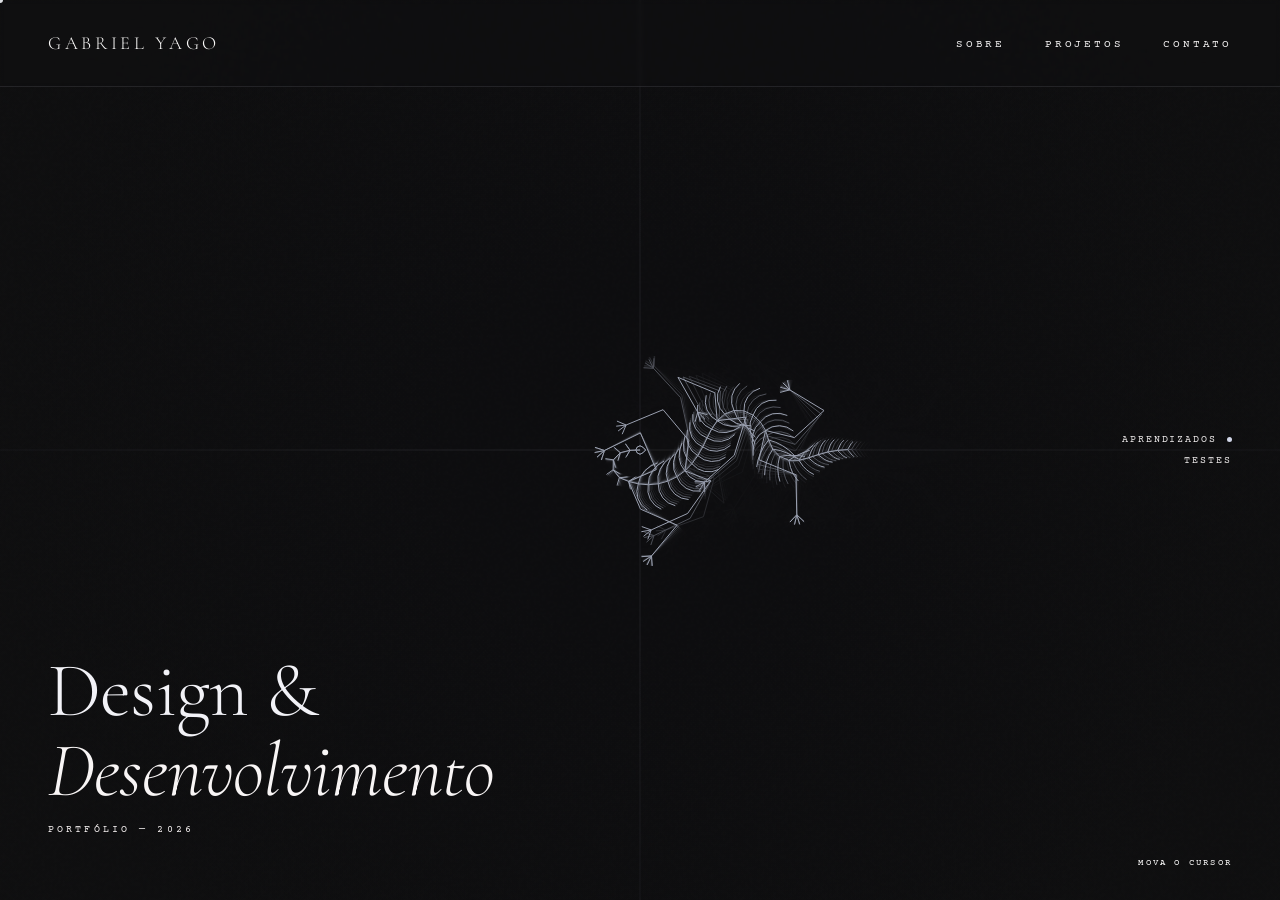
==== index.html @ 006b28e1 "subi os arquivos do meu site" ====
<!DOCTYPE html>
<html lang="pt-BR">

<head>
  <meta charset="UTF-8" />
  <meta name="viewport" content="width=device-width, initial-scale=1.0" />
  <title>Portfólio</title>
  <link rel="stylesheet" href="/css/style.css" />
</head>

<body>

  <!-- Cursor customizado -->
  <div id="cursor"></div>

  <!-- Canvas da animação -->
  <canvas id="canvas"></canvas>

  <!-- Navegação -->
  <nav>
    <div class="nav-logo">Gabriel Yago</div>
    <ul class="nav-links">
      <li><a href="#" data-panel="sobre">Sobre</a></li>
      <li><a href="#" data-panel="projetos">Projetos</a></li>
      <li><a href="#" data-panel="contato">Contato</a></li>
    </ul>
  </nav>

  <!-- Texto principal -->
  <section id="hero">
    <h1>Design &amp;<br><em>Desenvolvimento</em></h1>
    <p>Portfólio — 2026</p>
  </section>

  <!-- Indicador lateral -->
  <div id="status">
    <div class="status-line">
      <span>APRENDIZADOS</span>
      <div class="status-dot"></div>
    </div>
    <div class="status-line">
      <span>TESTES</span>
    </div>
  </div>

  <!-- Dica de interação -->
  <div id="hint">Mova o cursor</div>

  <!-- ── PAINEL: SOBRE ── -->
  <div class="panel" id="panel-sobre">
    <div class="panel-bg"></div>
    <div class="panel-content">
      <button class="panel-close" data-close="sobre">[ fechar ]</button>
      <div class="panel-label">01 — Sobre</div>
      <h2 class="panel-title">Criando coisas que<br><em>se movem.</em></h2>
      <div class="panel-body">
        <p>Desenvolvedor e designer com foco em experiências interativas e interfaces que têm personalidade própria.</p>
        <p>Trabalho na interseção entre código, movimento e forma — explorando o que acontece quando sistemas ganham
          vida.</p>
        <p>Baseado no Brasil. Aberto a projetos remotos.</p>
      </div>
    </div>
  </div>

  <!-- ── PAINEL: PROJETOS ── -->
  <div class="panel" id="panel-projetos">
    <div class="panel-bg"></div>
    <div class="panel-content">
      <button class="panel-close" data-close="projetos">[ fechar ]</button>
      <div class="panel-label">02 — Projetos</div>
      <h2 class="panel-title">Trabalhos<br><em>selecionados.</em></h2>
      <div class="projects-grid">
        <div class="project-card" onclick="window.location.href='projetos/001/index.html'">
          <div class="proj-num">001</div>
          <div class="proj-name">Projeto 001</div>
          <div class="proj-desc">Simulação de cortina física em tempo real com animação fluida.</div>
        </div>
        <div class="project-card" onclick="window.open('http://130.107.72.97/', '_blank')">
          <div class="proj-num">002</div>
          <div class="proj-name">Projeto 002</div>
          <div class="proj-desc">desenvolvido durante o curso do SENAC com foco em experiências visuais interativas.</div>
        </div>
      </div>
    </div>
  </div>

  <!-- ── PAINEL: CONTATO ── -->
  <div class="panel" id="panel-contato">
    <div class="panel-bg"></div>
    <div class="panel-content">
      <button class="panel-close" data-close="contato">[ fechar ]</button>
      <div class="panel-label">03 — Contato</div>
      <h2 class="panel-title">Vamos<br><em>conversar.</em></h2>
      <div class="panel-body">
        <p>Aberto a colaborações, freelances e projetos criativos. Entre em contato.</p>
      </div>
      <div class="contact-links">
        <a href="mailto:seu@email.com" class="contact-link">
          Email <span>ygabriel.yago@gmail.com →</span>
        </a>
        <a href="#" class="contact-link">
          GitHub <span>GabrielYago10 →</span>
        </a>
        <a href="#" class="contact-link">
          LinkedIn <span>Gabriel Yago</span>
        </a>
      </div>
    </div>
  </div>

  <script src="js/script.js"></script>
</body>

</html>
---- css/style.css ----
@import url('https://fonts.googleapis.com/css2?family=Cormorant+Garamond:ital,wght@0,300;0,400;1,300&family=Courier+Prime:wght@400;700&display=swap');

*, *::before, *::after { box-sizing: border-box; margin: 0; padding: 0; }

:root {
  --bg: #0d0d0e;
  --bg2: #0d0d0e;
  --silver: #eceef3;
  --silver-dim: #d2d7e9;
  --silver-bright: #ecedf0;
  --white: #eeeef0;
  --line: rgba(184,188,200,0.12);
}

html, body {
  width: 100%; height: 100%;
  background: var(--bg);
  color: var(--white);
  font-family: 'Courier Prime', monospace;
  cursor: none;
  overflow: hidden;
}

/* ── Grain overlay ── */
body::after {
  content: '';
  position: fixed;
  inset: 0;
  background-image: url("data:image/svg+xml,%3Csvg viewBox='0 0 256 256' xmlns='http://www.w3.org/2000/svg'%3E%3Cfilter id='noise'%3E%3CfeTurbulence type='fractalNoise' baseFrequency='0.9' numOctaves='4' stitchTiles='stitch'/%3E%3C/filter%3E%3Crect width='100%25' height='100%25' filter='url(%23noise)' opacity='0.04'/%3E%3C/svg%3E");
  pointer-events: none;
  z-index: 100;
  opacity: .35;
}

/* ── Custom cursor ── */
#cursor {
  position: fixed;
  width: 6px; height: 6px;
  background: var(--silver);
  border-radius: 50%;
  pointer-events: none;
  z-index: 9999;
  transform: translate(-50%, -50%);
  transition: width .15s, height .15s, opacity .15s;
  mix-blend-mode: difference;
}
#cursor.hover {
  width: 20px; height: 20px;
  opacity: .5;
}

/* ── Canvas ── */
#canvas {
  position: fixed;
  top: 0; left: 0;
  width: 100%; height: 100%;
  z-index: 0;
}

/* ── Nav ── */
nav {
  position: fixed;
  top: 0; left: 0; right: 0;
  z-index: 200;
  display: flex;
  align-items: center;
  justify-content: space-between;
  padding: 32px 48px;
  border-bottom: 1px solid var(--line);
  backdrop-filter: blur(2px);
}

.nav-logo {
  font-family: 'Cormorant Garamond', serif;
  font-weight: 300;
  font-size: 1.15rem;
  letter-spacing: .2em;
  color:  #faf9f8;
  text-transform: uppercase;
}

.nav-links {
  display: flex;
  gap: 40px;
  list-style: none;
}

.nav-links a {
  font-size: .7rem;
  letter-spacing: .25em;
  text-transform: uppercase;
  color:  #f5f3f3;
  text-decoration: none;
  position: relative;
  transition: color .3s;
}
.nav-links a::after {
  content: '';
  position: absolute;
  bottom: -4px; left: 0;
  width: 0; height: 1px;
  background: var(--silver);
  transition: width .35s cubic-bezier(.4,0,.2,1);
}
.nav-links a:hover { color: var(--silver-bright); }
.nav-links a:hover::after { width: 100%; }

/* ── Hero ── */
#hero {
  position: fixed;
  bottom: 64px; left: 48px;
  z-index: 200;
}
#hero h1 {
  font-family: 'Cormorant Garamond', serif;
  font-weight: 300;
  font-size: clamp(2.5rem, 6vw, 5rem);
  line-height: 1.05;
  letter-spacing: -.01em;
  color: #f2f2f7;;
  opacity: 0;
  transform: translateY(20px);
  animation: fadeUp .9s .3s cubic-bezier(.4,0,.2,1) forwards;
}
#hero h1 em {
  font-style: italic;
  color:  #f8f5f5;;
}
#hero p {
  margin-top: 12px;
  font-size: .65rem;
  letter-spacing: .3em;
  text-transform: uppercase;
  color:  #fcf7f7;
  opacity: 0;
  animation: fadeUp .9s .55s cubic-bezier(.4,0,.2,1) forwards;
}

/* ── Status ── */
#status {
  position: fixed;
  top: 50%; right: 48px;
  transform: translateY(-50%);
  z-index: 200;
  display: flex;
  flex-direction: column;
  align-items: flex-end;
  gap: 10px;
}
.status-line {
  display: flex;
  align-items: center;
  gap: 10px;
  font-size: .6rem;
  letter-spacing: .2em;
  text-transform: uppercase;
  color:  #eeebeb;;
}
.status-dot {
  width: 5px; height: 5px;
  border-radius: 50%;
  background: var(--silver-dim);
  animation: pulse 2.5s infinite;
}

/* ── Hint ── */
#hint {
  position: fixed;
  bottom: 32px; right: 48px;
  font-size: .55rem;
  letter-spacing: .25em;
  text-transform: uppercase;
  color:  #faf9f9;
  opacity: 0;
  animation: fadeUp .9s 1.2s forwards;
  z-index: 200;
}

/* ── Panels ── */
.panel {
  position: fixed;
  inset: 0;
  z-index: 300;
  display: flex;
  align-items: center;
  justify-content: center;
  pointer-events: none;
  opacity: 0;
  transition: opacity .4s;
}
.panel.active {
  opacity: 1;
  pointer-events: all;
}
.panel-bg {
  position: absolute;
  inset: 0;
  background: rgba(15, 14, 14, 0.88);
  backdrop-filter: blur(8px);
}
.panel-content {
  position: relative;
  z-index: 1;
  border: 1px solid var(--line);
  background: rgba(20,20,22,.6);
  padding: 56px 64px;
  max-width: 680px;
  width: 90%;
  transform: translateY(24px);
  transition: transform .45s cubic-bezier(.4,0,.2,1);
}
.panel.active .panel-content {
  transform: translateY(0);
}
.panel-label {
  font-size: .6rem;
  letter-spacing: .3em;
  text-transform: uppercase;
  color:  #f7f5f5;
  margin-bottom: 28px;
}
.panel-title {
  font-family: 'Cormorant Garamond', serif;
  font-weight: 300;
  font-size: clamp(1.8rem, 4vw, 3rem);
  color:  #f7f5f5;
  line-height: 1.1;
  margin-bottom: 28px;
}
.panel-body {
  font-size: .8rem;
  line-height: 1.9;
  color:  #f7f5f5;
  letter-spacing: .04em;
}
.panel-body p + p { margin-top: 14px; }

.panel-close {
  position: absolute;
  top: 24px; right: 28px;
  background: none;
  border: none;
  color:  #f7f5f5;
  font-family: 'Courier Prime', monospace;
  font-size: .7rem;
  letter-spacing: .2em;
  cursor: none;
  text-transform: uppercase;
  transition: color .2s;
}
.panel-close:hover { color: var(--silver-bright); }

/* ── Projects grid ── */
.projects-grid {
  margin-top: 24px;
  display: grid;
  grid-template-columns: 1fr 1fr;
  gap: 16px;
}
.project-card {
  border: 1px solid var(--line);
  padding: 20px;
  transition: border-color .3s, background .3s;
  cursor: none;
}
.project-card:hover {
  border-color: var(--silver-dim);
  background: rgba(184,188,200,.04);
}
.project-card .proj-num {
  font-size: .55rem;
  letter-spacing: .25em;
  color:  #f7f5f5;
  margin-bottom: 10px;
}
.project-card .proj-name {
  font-family: 'Cormorant Garamond', serif;
  font-size: 1.1rem;
  color:  #f7f5f5;
  margin-bottom: 6px;
}
.project-card .proj-desc {
  font-size: .65rem;
  line-height: 1.7;
  color:  #f7f5f5;
}

/* ── Contact ── */
.contact-links {
  margin-top: 24px;
  display: flex;
  flex-direction: column;
  gap: 12px;
}
.contact-link {
  display: flex;
  align-items: center;
  justify-content: space-between;
  border-bottom: 1px solid var(--line);
  padding-bottom: 12px;
  color: #fdfbfb;
  text-decoration: none;
  font-size: .7rem;
  letter-spacing: .15em;
  text-transform: uppercase;
  transition: color .2s, border-color .2s;
  cursor: none;
}
.contact-link:hover { color: var(--silver-bright); border-color: var(--silver-dim); }
.contact-link span { font-size: .6rem; letter-spacing: .3em; }

/* ── Animations ── */
@keyframes fadeUp {
  to { opacity: 1; transform: translateY(0); }
}
@keyframes pulse {
  0%, 100% { opacity: .3; }
  50% { opacity: 1; }
}
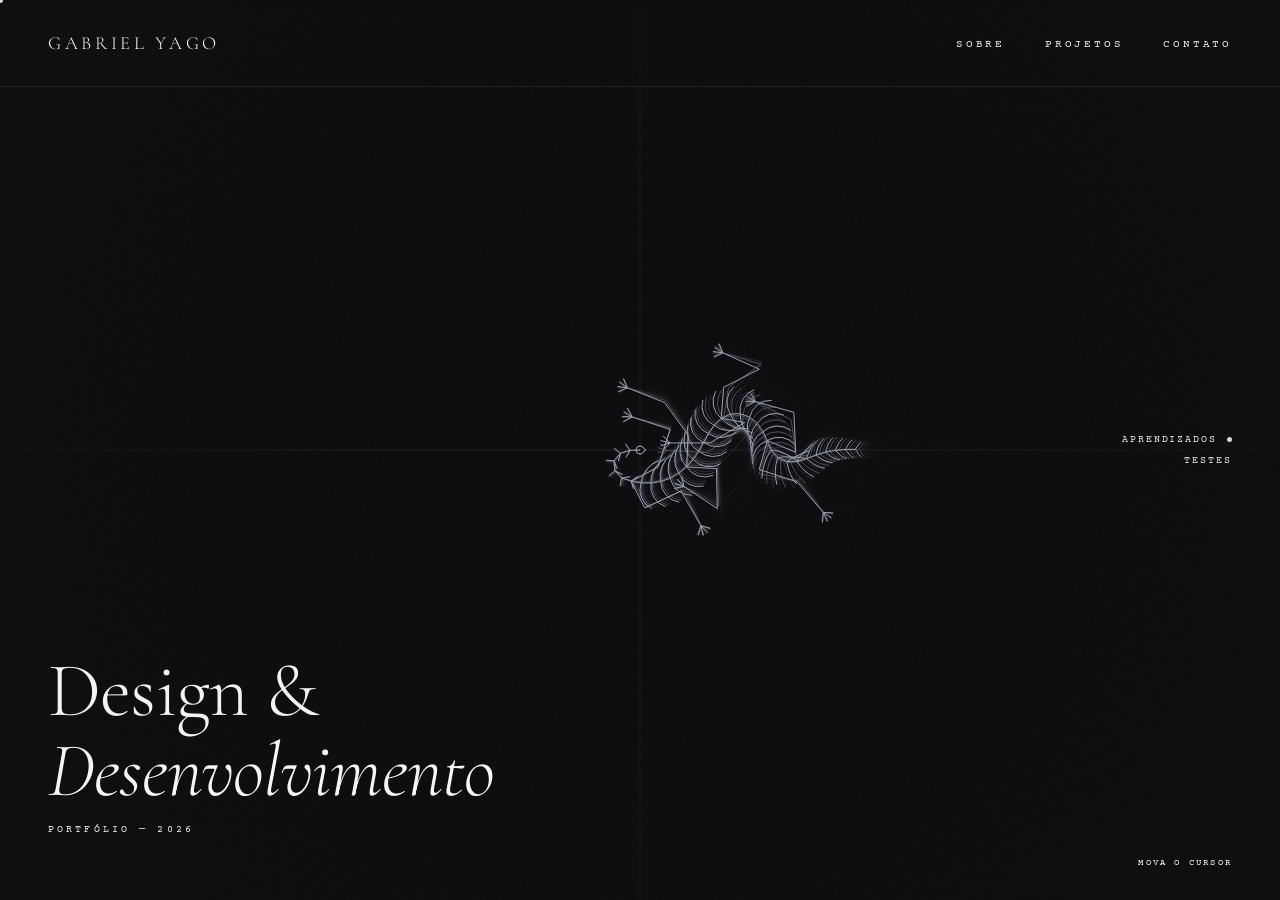
==== commit 0a106249: "subir site" ====
--- a/index.html
+++ b/index.html
@@ -5,7 +5,7 @@
   <meta charset="UTF-8" />
   <meta name="viewport" content="width=device-width, initial-scale=1.0" />
   <title>Portfólio</title>
-  <link rel="stylesheet" href="/css/style.css" />
+  <link rel="stylesheet" href="css/style.css" />
 </head>
 
 <body>
